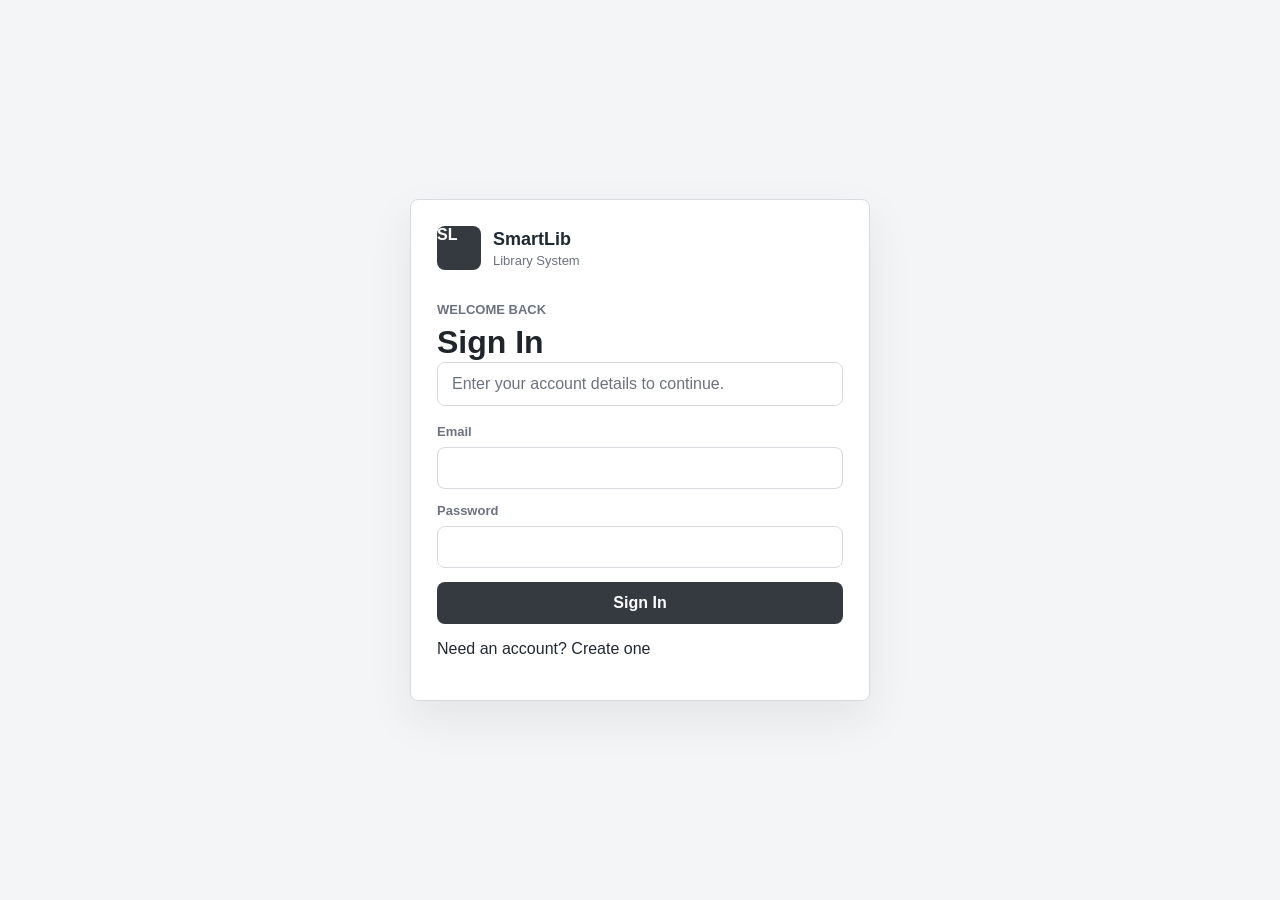
==== Frontend/login.html @ 1022c43b "feat: Enhance user authentication and dashboard functionality - Added Token, RefreshToken, and Expir" ====
<!DOCTYPE html>
<html lang="en">
<head>
    <meta charset="UTF-8">
    <meta name="viewport" content="width=device-width, initial-scale=1.0">
    <title>Sign In - SmartLib</title>
    <link rel="stylesheet" href="styles.css">
    <script src="app.js" defer></script>
</head>
<body data-page="login">
    <main class="auth-page">
        <section class="auth-panel" aria-labelledby="login-title">
            <div class="brand auth-brand">
                <span class="brand-mark">SL</span>
                <div>
                    <strong>SmartLib</strong>
                    <span>Library System</span>
                </div>
            </div>

            <div class="auth-header">
                <p class="eyebrow">Welcome Back</p>
                <h1 id="login-title">Sign In</h1>
            </div>

            <section class="status-line auth-message" id="auth-message" role="status" aria-live="polite">
                Enter your account details to continue.
            </section>

            <form class="auth-form" id="login-form">
                <label>
                    <span>Email</span>
                    <input id="email" type="email" autocomplete="email" required>
                </label>
                <label>
                    <span>Password</span>
                    <input id="password" type="password" autocomplete="current-password" required>
                </label>
                <button class="primary-action full-width" id="login-button" type="submit">Sign In</button>
            </form>

            <p class="auth-footer">
                Need an account?
                <a href="signup.html">Create one</a>
            </p>
        </section>
    </main>
</body>
</html>
---- Frontend/styles.css ----
:root {
    --white: #ffffff;
    --page: #f4f5f7;
    --soft: #f8f9fa;
    --line: #d7dbe0;
    --muted: #6b7280;
    --text: #1f2933;
    --dark: #343a40;
    --darker: #20252b;
    --shadow: 0 18px 45px rgba(32, 37, 43, 0.08);
}

* {
    box-sizing: border-box;
}

body {
    margin: 0;
    min-height: 100vh;
    background: var(--page);
    color: var(--text);
    font-family: Arial, Helvetica, sans-serif;
}

button,
input,
select {
    font: inherit;
}

a {
    color: inherit;
    text-decoration: none;
}

.hidden {
    display: none !important;
}

.auth-page {
    display: grid;
    min-height: 100vh;
    place-items: center;
    padding: 24px;
}

.auth-panel {
    width: min(100%, 460px);
    border: 1px solid var(--line);
    border-radius: 8px;
    background: var(--white);
    box-shadow: var(--shadow);
    padding: 26px;
}

.auth-brand {
    margin-bottom: 24px;
}

.auth-tabs {
    display: grid;
    grid-template-columns: repeat(2, minmax(0, 1fr));
    gap: 8px;
    margin-bottom: 14px;
}

.auth-tab {
    min-height: 42px;
    border: 1px solid var(--line);
    border-radius: 8px;
    background: var(--white);
    color: var(--muted);
    cursor: pointer;
    font-weight: 700;
}

.auth-tab.active,
.auth-tab:hover {
    background: var(--dark);
    border-color: var(--dark);
    color: var(--white);
}

.auth-message {
    margin-bottom: 16px;
}

.auth-form {
    display: grid;
    gap: 14px;
}

.app-shell {
    display: grid;
    grid-template-columns: 280px minmax(0, 1fr);
    min-height: 100vh;
}

.sidebar {
    background: var(--white);
    border-right: 1px solid var(--line);
    padding: 24px;
}

.brand {
    display: flex;
    align-items: center;
    gap: 12px;
    margin-bottom: 32px;
}

.brand-mark {
    display: grid;
    place-items: center;
    width: 44px;
    height: 44px;
    border-radius: 8px;
    background: var(--dark);
    color: var(--white);
    font-weight: 700;
}

.brand strong,
.brand span {
    display: block;
}

.brand strong {
    font-size: 18px;
}

.brand div span {
    margin-top: 3px;
    color: var(--muted);
    font-size: 13px;
}

.nav-list {
    display: grid;
    gap: 8px;
}

.nav-link {
    border-radius: 8px;
    color: var(--muted);
    padding: 12px 14px;
    transition: background 160ms ease, color 160ms ease;
}

.nav-link:hover,
.nav-link.active {
    background: var(--soft);
    color: var(--text);
}

.login-panel {
    display: grid;
    gap: 14px;
    margin-top: 28px;
    padding-top: 24px;
    border-top: 1px solid var(--line);
}

.login-panel form {
    display: grid;
    gap: 14px;
}

.session-box {
    display: flex;
    align-items: center;
    justify-content: space-between;
    gap: 10px;
    border: 1px solid var(--line);
    border-radius: 8px;
    background: var(--soft);
    padding: 10px 12px;
    color: var(--muted);
    font-size: 13px;
}

.sidebar .session-box {
    margin-top: 28px;
}

.text-button {
    border: 0;
    background: transparent;
    color: var(--dark);
    cursor: pointer;
    font-weight: 700;
    padding: 0;
}

.main-content {
    min-width: 0;
    padding: 32px;
}

.topbar {
    display: flex;
    align-items: center;
    justify-content: space-between;
    gap: 20px;
    margin-bottom: 16px;
}

.eyebrow {
    margin: 0 0 6px;
    color: var(--muted);
    font-size: 13px;
    font-weight: 700;
    text-transform: uppercase;
}

h1,
h2 {
    margin: 0;
    color: var(--darker);
}

h1 {
    font-size: 32px;
    line-height: 1.2;
}

h2 {
    font-size: 18px;
}

.status-line {
    border: 1px solid var(--line);
    border-radius: 8px;
    background: var(--white);
    color: var(--muted);
    margin-bottom: 18px;
    min-height: 44px;
    padding: 12px 14px;
}

.status-line.error {
    color: var(--darker);
    border-color: #b7bcc2;
    background: #eeeeee;
}

.primary-action,
.secondary-action,
.table-button {
    display: inline-flex;
    align-items: center;
    justify-content: center;
    border: 1px solid transparent;
    border-radius: 8px;
    min-height: 42px;
    padding: 0 16px;
    cursor: pointer;
    font-weight: 700;
}

.primary-action {
    background: var(--dark);
    color: var(--white);
}

.secondary-action,
.table-button {
    background: var(--white);
    border-color: var(--line);
    color: var(--text);
}

.primary-action:hover {
    background: var(--darker);
}

.secondary-action:hover,
.table-button:hover {
    background: var(--soft);
}

button:disabled {
    cursor: not-allowed;
    opacity: 0.55;
}

.full-width {
    width: 100%;
}

.stats-grid {
    display: grid;
    grid-template-columns: repeat(4, minmax(0, 1fr));
    gap: 16px;
    margin-bottom: 18px;
}

.stat-card,
.panel,
.toolbar {
    background: var(--white);
    border: 1px solid var(--line);
    border-radius: 8px;
    box-shadow: var(--shadow);
}

.stat-card {
    padding: 20px;
}

.stat-card span {
    color: var(--muted);
    font-size: 14px;
}

.stat-card strong {
    display: block;
    margin-top: 12px;
    font-size: 30px;
    line-height: 1;
}

.toolbar {
    display: grid;
    grid-template-columns: minmax(220px, 1fr) 190px minmax(360px, auto);
    gap: 14px;
    align-items: end;
    margin-bottom: 18px;
    padding: 18px;
}

.toolbar-actions {
    display: grid;
    grid-template-columns: repeat(4, minmax(74px, 1fr));
    gap: 8px;
}

label {
    display: grid;
    gap: 8px;
    color: var(--muted);
    font-size: 13px;
    font-weight: 700;
}

input,
select {
    width: 100%;
    min-height: 42px;
    border: 1px solid var(--line);
    border-radius: 8px;
    background: var(--white);
    color: var(--text);
    padding: 0 12px;
    outline: none;
}

input:focus,
select:focus {
    border-color: var(--dark);
    box-shadow: 0 0 0 3px rgba(52, 58, 64, 0.12);
}

.content-grid {
    display: grid;
    grid-template-columns: 360px minmax(0, 1fr);
    gap: 18px;
    align-items: start;
}

.panel {
    padding: 20px;
}

.section-heading {
    display: flex;
    align-items: center;
    justify-content: space-between;
    gap: 12px;
    margin-bottom: 18px;
}

.section-heading span {
    color: var(--muted);
    font-size: 13px;
}

.record-form {
    display: grid;
    gap: 16px;
}

.form-row {
    display: grid;
    grid-template-columns: repeat(2, minmax(0, 1fr));
    gap: 12px;
}

.form-actions {
    display: flex;
    justify-content: flex-end;
    gap: 10px;
    padding-top: 4px;
}

.records-panel {
    min-width: 0;
}

.table-wrap {
    overflow-x: auto;
}

table {
    width: 100%;
    min-width: 920px;
    border-collapse: collapse;
}

th,
td {
    border-bottom: 1px solid var(--line);
    padding: 14px 12px;
    text-align: left;
    white-space: nowrap;
}

th {
    background: var(--soft);
    color: var(--muted);
    font-size: 12px;
    text-transform: uppercase;
}

td {
    color: var(--text);
    font-size: 14px;
}

tbody tr:hover {
    background: var(--soft);
}

.empty-cell {
    color: var(--muted);
    text-align: center;
}

.status {
    display: inline-flex;
    align-items: center;
    min-height: 28px;
    border-radius: 8px;
    padding: 0 10px;
    background: #eceff1;
    color: #343a40;
    font-size: 12px;
    font-weight: 700;
}

.status.overdue,
.status.lost {
    background: #dedede;
    color: #20252b;
}

.status.returned {
    background: #f1f3f5;
    color: #495057;
}

.row-actions {
    display: flex;
    align-items: center;
    gap: 8px;
}

.muted-text {
    color: var(--muted);
    font-size: 13px;
}

.table-button {
    min-height: 34px;
    padding: 0 12px;
    font-size: 13px;
}

@media (max-width: 1180px) {
    .app-shell {
        grid-template-columns: 1fr;
    }

    .sidebar {
        border-right: 0;
        border-bottom: 1px solid var(--line);
    }

    .nav-list {
        grid-template-columns: repeat(5, minmax(110px, 1fr));
        overflow-x: auto;
    }

    .stats-grid {
        grid-template-columns: repeat(2, minmax(0, 1fr));
    }

    .toolbar {
        grid-template-columns: 1fr 180px;
    }

    .toolbar-actions {
        grid-column: 1 / -1;
    }

    .content-grid {
        grid-template-columns: 1fr;
    }
}

@media (max-width: 720px) {
    .auth-page {
        padding: 16px;
    }

    .auth-panel {
        padding: 20px;
    }

    .main-content,
    .sidebar {
        padding: 20px;
    }

    .topbar {
        align-items: stretch;
        flex-direction: column;
    }

    .topbar .primary-action {
        width: 100%;
    }

    .stats-grid,
    .toolbar,
    .form-row,
    .toolbar-actions {
        grid-template-columns: 1fr;
    }

    h1 {
        font-size: 28px;
    }
}
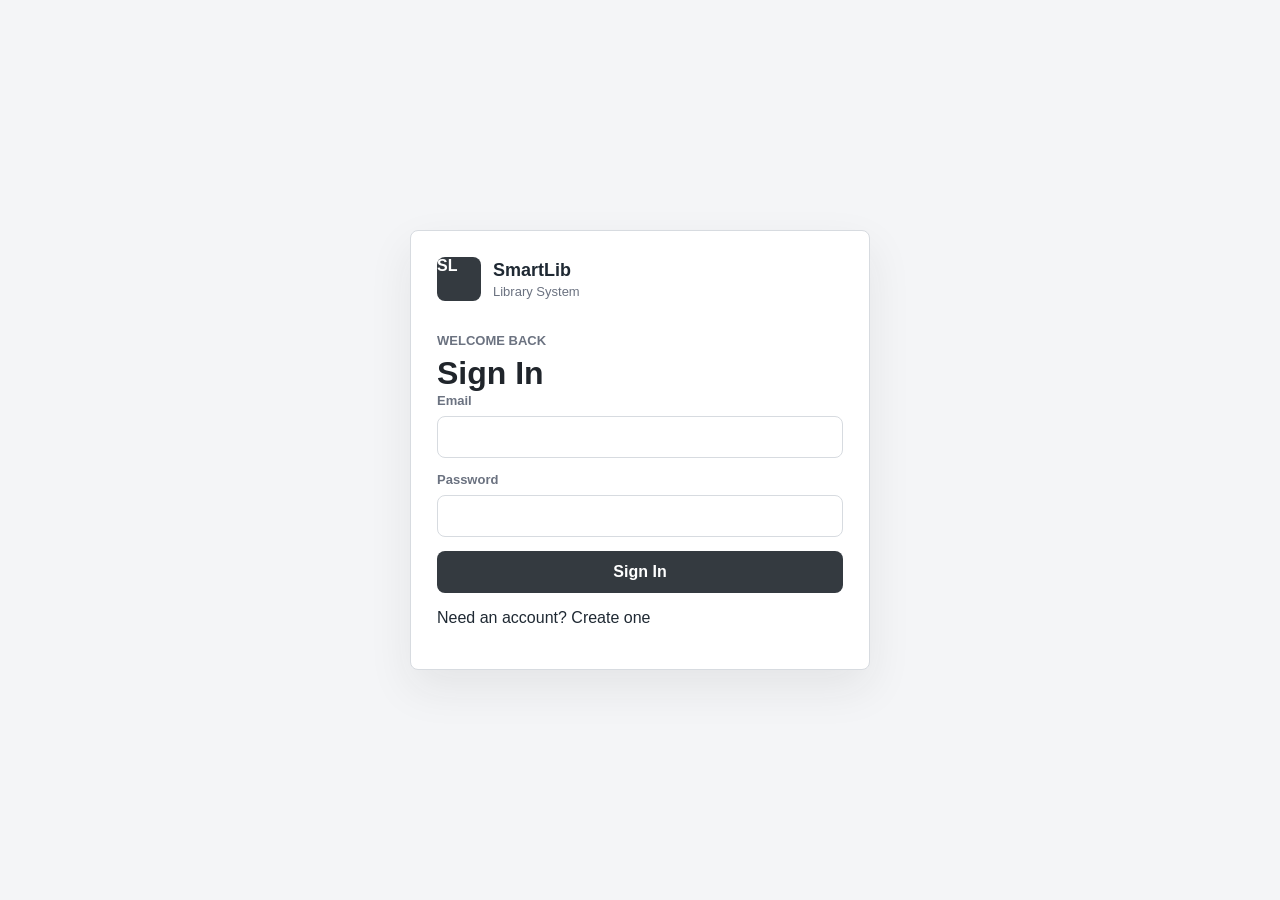
==== commit 50be475a: "Implement toast notification system for enhanced user feedback - Removed legacy status-line elements" ====
--- a/Frontend/login.html
+++ b/Frontend/login.html
@@ -1,5 +1,6 @@
 <!DOCTYPE html>
 <html lang="en">
+
 <head>
     <meta charset="UTF-8">
     <meta name="viewport" content="width=device-width, initial-scale=1.0">
@@ -7,6 +8,7 @@
     <link rel="stylesheet" href="styles.css">
     <script src="app.js" defer></script>
 </head>
+
 <body data-page="login">
     <main class="auth-page">
         <section class="auth-panel" aria-labelledby="login-title">
@@ -23,9 +25,7 @@
                 <h1 id="login-title">Sign In</h1>
             </div>
 
-            <section class="status-line auth-message" id="auth-message" role="status" aria-live="polite">
-                Enter your account details to continue.
-            </section>
+            <div id="toast-container" class="toast-container"></div>
 
             <form class="auth-form" id="login-form">
                 <label>
@@ -46,4 +46,5 @@
         </section>
     </main>
 </body>
-</html>
+
+</html>
--- a/Frontend/styles.css
+++ b/Frontend/styles.css
@@ -1,554 +1,690 @@
 :root {
-    --white: #ffffff;
-    --page: #f4f5f7;
-    --soft: #f8f9fa;
-    --line: #d7dbe0;
-    --muted: #6b7280;
-    --text: #1f2933;
-    --dark: #343a40;
-    --darker: #20252b;
-    --shadow: 0 18px 45px rgba(32, 37, 43, 0.08);
+  --white: #ffffff;
+  --page: #f4f5f7;
+  --soft: #f8f9fa;
+  --line: #d7dbe0;
+  --muted: #6b7280;
+  --text: #1f2933;
+  --dark: #343a40;
+  --darker: #20252b;
+  --shadow: 0 18px 45px rgba(32, 37, 43, 0.08);
 }
 
 * {
-    box-sizing: border-box;
+  box-sizing: border-box;
 }
 
 body {
-    margin: 0;
-    min-height: 100vh;
-    background: var(--page);
-    color: var(--text);
-    font-family: Arial, Helvetica, sans-serif;
+  margin: 0;
+  min-height: 100vh;
+  background: var(--page);
+  color: var(--text);
+  font-family: Arial, Helvetica, sans-serif;
 }
 
 button,
 input,
 select {
-    font: inherit;
+  font: inherit;
 }
 
 a {
-    color: inherit;
-    text-decoration: none;
+  color: inherit;
+  text-decoration: none;
 }
 
 .hidden {
-    display: none !important;
+  display: none !important;
 }
 
 .auth-page {
-    display: grid;
-    min-height: 100vh;
-    place-items: center;
-    padding: 24px;
+  display: grid;
+  min-height: 100vh;
+  place-items: center;
+  padding: 24px;
 }
 
 .auth-panel {
-    width: min(100%, 460px);
-    border: 1px solid var(--line);
-    border-radius: 8px;
-    background: var(--white);
-    box-shadow: var(--shadow);
-    padding: 26px;
+  width: min(100%, 460px);
+  border: 1px solid var(--line);
+  border-radius: 8px;
+  background: var(--white);
+  box-shadow: var(--shadow);
+  padding: 26px;
 }
 
 .auth-brand {
-    margin-bottom: 24px;
+  margin-bottom: 24px;
 }
 
 .auth-tabs {
-    display: grid;
-    grid-template-columns: repeat(2, minmax(0, 1fr));
-    gap: 8px;
-    margin-bottom: 14px;
+  display: grid;
+  grid-template-columns: repeat(2, minmax(0, 1fr));
+  gap: 8px;
+  margin-bottom: 14px;
 }
 
 .auth-tab {
-    min-height: 42px;
-    border: 1px solid var(--line);
-    border-radius: 8px;
-    background: var(--white);
-    color: var(--muted);
-    cursor: pointer;
-    font-weight: 700;
+  min-height: 42px;
+  border: 1px solid var(--line);
+  border-radius: 8px;
+  background: var(--white);
+  color: var(--muted);
+  cursor: pointer;
+  font-weight: 700;
 }
 
 .auth-tab.active,
 .auth-tab:hover {
-    background: var(--dark);
-    border-color: var(--dark);
-    color: var(--white);
+  background: var(--dark);
+  border-color: var(--dark);
+  color: var(--white);
 }
 
 .auth-message {
-    margin-bottom: 16px;
+  margin-bottom: 16px;
 }
 
 .auth-form {
-    display: grid;
-    gap: 14px;
+  display: grid;
+  gap: 14px;
 }
 
 .app-shell {
-    display: grid;
-    grid-template-columns: 280px minmax(0, 1fr);
-    min-height: 100vh;
+  display: grid;
+  grid-template-columns: 280px minmax(0, 1fr);
+  min-height: 100vh;
 }
 
 .sidebar {
-    background: var(--white);
-    border-right: 1px solid var(--line);
-    padding: 24px;
+  background: var(--white);
+  border-right: 1px solid var(--line);
+  padding: 24px;
 }
 
 .brand {
-    display: flex;
-    align-items: center;
-    gap: 12px;
-    margin-bottom: 32px;
+  display: flex;
+  align-items: center;
+  gap: 12px;
+  margin-bottom: 32px;
 }
 
 .brand-mark {
-    display: grid;
-    place-items: center;
-    width: 44px;
-    height: 44px;
-    border-radius: 8px;
-    background: var(--dark);
-    color: var(--white);
-    font-weight: 700;
+  display: grid;
+  place-items: center;
+  width: 44px;
+  height: 44px;
+  border-radius: 8px;
+  background: var(--dark);
+  color: var(--white);
+  font-weight: 700;
 }
 
 .brand strong,
 .brand span {
-    display: block;
+  display: block;
 }
 
 .brand strong {
-    font-size: 18px;
+  font-size: 18px;
 }
 
 .brand div span {
-    margin-top: 3px;
-    color: var(--muted);
-    font-size: 13px;
+  margin-top: 3px;
+  color: var(--muted);
+  font-size: 13px;
 }
 
 .nav-list {
-    display: grid;
-    gap: 8px;
+  display: grid;
+  gap: 8px;
 }
 
 .nav-link {
-    border-radius: 8px;
-    color: var(--muted);
-    padding: 12px 14px;
-    transition: background 160ms ease, color 160ms ease;
+  border-radius: 8px;
+  color: var(--muted);
+  padding: 12px 14px;
+  transition:
+    background 160ms ease,
+    color 160ms ease;
 }
 
 .nav-link:hover,
 .nav-link.active {
-    background: var(--soft);
-    color: var(--text);
+  background: var(--soft);
+  color: var(--text);
 }
 
 .login-panel {
-    display: grid;
-    gap: 14px;
-    margin-top: 28px;
-    padding-top: 24px;
-    border-top: 1px solid var(--line);
+  display: grid;
+  gap: 14px;
+  margin-top: 28px;
+  padding-top: 24px;
+  border-top: 1px solid var(--line);
 }
 
 .login-panel form {
-    display: grid;
-    gap: 14px;
+  display: grid;
+  gap: 14px;
 }
 
 .session-box {
-    display: flex;
-    align-items: center;
-    justify-content: space-between;
-    gap: 10px;
-    border: 1px solid var(--line);
-    border-radius: 8px;
-    background: var(--soft);
-    padding: 10px 12px;
-    color: var(--muted);
-    font-size: 13px;
+  display: flex;
+  align-items: center;
+  justify-content: space-between;
+  gap: 10px;
+  border: 1px solid var(--line);
+  border-radius: 8px;
+  background: var(--soft);
+  padding: 10px 12px;
+  color: var(--muted);
+  font-size: 13px;
 }
 
 .sidebar .session-box {
-    margin-top: 28px;
+  margin-top: 28px;
 }
 
 .text-button {
-    border: 0;
-    background: transparent;
-    color: var(--dark);
-    cursor: pointer;
-    font-weight: 700;
-    padding: 0;
+  border: 0;
+  background: transparent;
+  color: var(--dark);
+  cursor: pointer;
+  font-weight: 700;
+  padding: 0;
 }
 
 .main-content {
-    min-width: 0;
-    padding: 32px;
+  min-width: 0;
+  padding: 32px;
 }
 
 .topbar {
-    display: flex;
-    align-items: center;
-    justify-content: space-between;
-    gap: 20px;
-    margin-bottom: 16px;
+  display: flex;
+  align-items: center;
+  justify-content: space-between;
+  gap: 20px;
+  margin-bottom: 16px;
 }
 
 .eyebrow {
-    margin: 0 0 6px;
-    color: var(--muted);
-    font-size: 13px;
-    font-weight: 700;
-    text-transform: uppercase;
+  margin: 0 0 6px;
+  color: var(--muted);
+  font-size: 13px;
+  font-weight: 700;
+  text-transform: uppercase;
 }
 
 h1,
 h2 {
-    margin: 0;
-    color: var(--darker);
+  margin: 0;
+  color: var(--darker);
 }
 
 h1 {
-    font-size: 32px;
-    line-height: 1.2;
+  font-size: 32px;
+  line-height: 1.2;
 }
 
 h2 {
-    font-size: 18px;
+  font-size: 18px;
 }
 
 .status-line {
-    border: 1px solid var(--line);
-    border-radius: 8px;
-    background: var(--white);
-    color: var(--muted);
-    margin-bottom: 18px;
-    min-height: 44px;
-    padding: 12px 14px;
+  border: 1px solid var(--line);
+  border-radius: 8px;
+  background: var(--white);
+  color: var(--muted);
+  margin-bottom: 18px;
+  min-height: 44px;
+  padding: 12px 14px;
 }
 
 .status-line.error {
-    color: var(--darker);
-    border-color: #b7bcc2;
-    background: #eeeeee;
+  color: var(--darker);
+  border-color: #b7bcc2;
+  background: #eeeeee;
 }
 
 .primary-action,
 .secondary-action,
 .table-button {
-    display: inline-flex;
-    align-items: center;
-    justify-content: center;
-    border: 1px solid transparent;
-    border-radius: 8px;
-    min-height: 42px;
-    padding: 0 16px;
-    cursor: pointer;
-    font-weight: 700;
+  display: inline-flex;
+  align-items: center;
+  justify-content: center;
+  border: 1px solid transparent;
+  border-radius: 8px;
+  min-height: 42px;
+  padding: 0 16px;
+  cursor: pointer;
+  font-weight: 700;
 }
 
 .primary-action {
-    background: var(--dark);
-    color: var(--white);
+  background: var(--dark);
+  color: var(--white);
 }
 
 .secondary-action,
 .table-button {
-    background: var(--white);
-    border-color: var(--line);
-    color: var(--text);
+  background: var(--white);
+  border-color: var(--line);
+  color: var(--text);
 }
 
 .primary-action:hover {
-    background: var(--darker);
+  background: var(--darker);
 }
 
 .secondary-action:hover,
 .table-button:hover {
-    background: var(--soft);
+  background: var(--soft);
 }
 
 button:disabled {
-    cursor: not-allowed;
-    opacity: 0.55;
+  cursor: not-allowed;
+  opacity: 0.55;
 }
 
 .full-width {
-    width: 100%;
+  width: 100%;
 }
 
 .stats-grid {
-    display: grid;
-    grid-template-columns: repeat(4, minmax(0, 1fr));
-    gap: 16px;
-    margin-bottom: 18px;
+  display: grid;
+  grid-template-columns: repeat(4, minmax(0, 1fr));
+  gap: 16px;
+  margin-bottom: 18px;
 }
 
 .stat-card,
 .panel,
 .toolbar {
-    background: var(--white);
-    border: 1px solid var(--line);
-    border-radius: 8px;
-    box-shadow: var(--shadow);
+  background: var(--white);
+  border: 1px solid var(--line);
+  border-radius: 8px;
+  box-shadow: var(--shadow);
 }
 
 .stat-card {
-    padding: 20px;
+  padding: 20px;
 }
 
 .stat-card span {
-    color: var(--muted);
-    font-size: 14px;
+  color: var(--muted);
+  font-size: 14px;
 }
 
 .stat-card strong {
-    display: block;
-    margin-top: 12px;
-    font-size: 30px;
-    line-height: 1;
+  display: block;
+  margin-top: 12px;
+  font-size: 30px;
+  line-height: 1;
 }
 
 .toolbar {
-    display: grid;
-    grid-template-columns: minmax(220px, 1fr) 190px minmax(360px, auto);
-    gap: 14px;
-    align-items: end;
-    margin-bottom: 18px;
-    padding: 18px;
+  display: grid;
+  grid-template-columns: minmax(220px, 1fr) 190px minmax(360px, auto);
+  gap: 14px;
+  align-items: end;
+  margin-bottom: 18px;
+  padding: 18px;
 }
 
 .toolbar-actions {
-    display: grid;
-    grid-template-columns: repeat(4, minmax(74px, 1fr));
-    gap: 8px;
+  display: grid;
+  grid-template-columns: repeat(4, minmax(74px, 1fr));
+  gap: 8px;
 }
 
 label {
-    display: grid;
-    gap: 8px;
-    color: var(--muted);
-    font-size: 13px;
-    font-weight: 700;
+  display: grid;
+  gap: 8px;
+  color: var(--muted);
+  font-size: 13px;
+  font-weight: 700;
 }
 
 input,
 select {
-    width: 100%;
-    min-height: 42px;
-    border: 1px solid var(--line);
-    border-radius: 8px;
-    background: var(--white);
-    color: var(--text);
-    padding: 0 12px;
-    outline: none;
+  width: 100%;
+  min-height: 42px;
+  border: 1px solid var(--line);
+  border-radius: 8px;
+  background: var(--white);
+  color: var(--text);
+  padding: 0 12px;
+  outline: none;
 }
 
 input:focus,
 select:focus {
-    border-color: var(--dark);
-    box-shadow: 0 0 0 3px rgba(52, 58, 64, 0.12);
+  border-color: var(--dark);
+  box-shadow: 0 0 0 3px rgba(52, 58, 64, 0.12);
 }
 
 .content-grid {
-    display: grid;
-    grid-template-columns: 360px minmax(0, 1fr);
-    gap: 18px;
-    align-items: start;
+  display: grid;
+  grid-template-columns: 360px minmax(0, 1fr);
+  gap: 18px;
+  align-items: start;
 }
 
 .panel {
-    padding: 20px;
+  padding: 20px;
 }
 
 .section-heading {
-    display: flex;
-    align-items: center;
-    justify-content: space-between;
-    gap: 12px;
-    margin-bottom: 18px;
+  display: flex;
+  align-items: center;
+  justify-content: space-between;
+  gap: 12px;
+  margin-bottom: 18px;
 }
 
 .section-heading span {
-    color: var(--muted);
-    font-size: 13px;
+  color: var(--muted);
+  font-size: 13px;
 }
 
 .record-form {
-    display: grid;
-    gap: 16px;
+  display: grid;
+  gap: 16px;
 }
 
 .form-row {
-    display: grid;
-    grid-template-columns: repeat(2, minmax(0, 1fr));
-    gap: 12px;
+  display: grid;
+  grid-template-columns: repeat(2, minmax(0, 1fr));
+  gap: 12px;
 }
 
 .form-actions {
-    display: flex;
-    justify-content: flex-end;
-    gap: 10px;
-    padding-top: 4px;
+  display: flex;
+  justify-content: flex-end;
+  gap: 10px;
+  padding-top: 4px;
 }
 
 .records-panel {
-    min-width: 0;
+  min-width: 0;
 }
 
 .table-wrap {
-    overflow-x: auto;
+  overflow-x: auto;
 }
 
 table {
-    width: 100%;
-    min-width: 920px;
-    border-collapse: collapse;
+  width: 100%;
+  min-width: 920px;
+  border-collapse: collapse;
 }
 
 th,
 td {
-    border-bottom: 1px solid var(--line);
-    padding: 14px 12px;
-    text-align: left;
-    white-space: nowrap;
+  border-bottom: 1px solid var(--line);
+  padding: 14px 12px;
+  text-align: left;
+  white-space: nowrap;
 }
 
 th {
-    background: var(--soft);
-    color: var(--muted);
-    font-size: 12px;
-    text-transform: uppercase;
+  background: var(--soft);
+  color: var(--muted);
+  font-size: 12px;
+  text-transform: uppercase;
 }
 
 td {
-    color: var(--text);
-    font-size: 14px;
+  color: var(--text);
+  font-size: 14px;
 }
 
 tbody tr:hover {
-    background: var(--soft);
+  background: var(--soft);
 }
 
 .empty-cell {
-    color: var(--muted);
-    text-align: center;
+  color: var(--muted);
+  text-align: center;
 }
 
 .status {
-    display: inline-flex;
-    align-items: center;
-    min-height: 28px;
-    border-radius: 8px;
-    padding: 0 10px;
-    background: #eceff1;
-    color: #343a40;
-    font-size: 12px;
-    font-weight: 700;
+  display: inline-flex;
+  align-items: center;
+  min-height: 28px;
+  border-radius: 8px;
+  padding: 0 10px;
+  background: #eceff1;
+  color: #343a40;
+  font-size: 12px;
+  font-weight: 700;
 }
 
 .status.overdue,
 .status.lost {
-    background: #dedede;
-    color: #20252b;
+  background: #dedede;
+  color: #20252b;
 }
 
 .status.returned {
-    background: #f1f3f5;
-    color: #495057;
+  background: #f1f3f5;
+  color: #495057;
 }
 
 .row-actions {
-    display: flex;
-    align-items: center;
-    gap: 8px;
+  display: flex;
+  align-items: center;
+  gap: 8px;
 }
 
 .muted-text {
-    color: var(--muted);
-    font-size: 13px;
+  color: var(--muted);
+  font-size: 13px;
 }
 
 .table-button {
-    min-height: 34px;
-    padding: 0 12px;
-    font-size: 13px;
+  min-height: 34px;
+  padding: 0 12px;
+  font-size: 13px;
+}
+
+/* ============================================================
+   TOAST NOTIFICATION SYSTEM
+   ============================================================ */
+.toast-container {
+  position: fixed;
+  top: 20px;
+  right: 20px;
+  z-index: 10000;
+  display: grid;
+  gap: 10px;
+  max-width: 420px;
+  width: 100%;
+  pointer-events: none;
+}
+
+.toast {
+  display: flex;
+  align-items: flex-start;
+  gap: 10px;
+  padding: 14px 16px;
+  border-radius: 8px;
+  box-shadow: 0 8px 24px rgba(32, 37, 43, 0.15);
+  animation: toastSlideIn 0.35s ease forwards;
+  pointer-events: auto;
+  color: #fff;
+  font-size: 14px;
+  line-height: 1.5;
+  word-break: break-word;
+}
+
+.toast.fade-out {
+  animation: toastFadeOut 0.3s ease forwards;
+}
+
+.toast-icon {
+  flex-shrink: 0;
+  width: 20px;
+  height: 20px;
+  margin-top: 1px;
+  display: grid;
+  place-items: center;
+  font-weight: 700;
+  font-size: 14px;
+}
+
+.toast-body {
+  flex: 1;
+  min-width: 0;
+}
+
+.toast-close {
+  flex-shrink: 0;
+  width: 22px;
+  height: 22px;
+  border: none;
+  background: rgba(255, 255, 255, 0.25);
+  border-radius: 4px;
+  cursor: pointer;
+  display: grid;
+  place-items: center;
+  font-size: 14px;
+  color: inherit;
+  padding: 0;
+  line-height: 1;
+  transition: background 0.15s ease;
+}
+
+.toast-close:hover {
+  background: rgba(255, 255, 255, 0.4);
+}
+
+/* Color Variants */
+.toast.success {
+  background: #16a34a;
+}
+.toast.success .toast-icon::before {
+  content: "✓";
+}
+
+.toast.error {
+  background: #dc2626;
+}
+.toast.error .toast-icon::before {
+  content: "✕";
+}
+
+.toast.warning {
+  background: #d97706;
+}
+.toast.warning .toast-icon::before {
+  content: "⚠";
+}
+
+.toast.info {
+  background: #2563eb;
+}
+.toast.info .toast-icon::before {
+  content: "ℹ";
+}
+
+/* Animations */
+@keyframes toastSlideIn {
+  from {
+    transform: translateX(120%);
+    opacity: 0;
+  }
+  to {
+    transform: translateX(0);
+    opacity: 1;
+  }
+}
+
+@keyframes toastFadeOut {
+  from {
+    transform: translateX(0);
+    opacity: 1;
+  }
+  to {
+    transform: translateX(40%);
+    opacity: 0;
+  }
+}
+
+/* Responsive - mobile stack full width */
+@media (max-width: 720px) {
+  .toast-container {
+    top: 12px;
+    right: 12px;
+    left: 12px;
+    max-width: none;
+    width: auto;
+  }
 }
 
 @media (max-width: 1180px) {
-    .app-shell {
-        grid-template-columns: 1fr;
-    }
-
-    .sidebar {
-        border-right: 0;
-        border-bottom: 1px solid var(--line);
-    }
-
-    .nav-list {
-        grid-template-columns: repeat(5, minmax(110px, 1fr));
-        overflow-x: auto;
-    }
-
-    .stats-grid {
-        grid-template-columns: repeat(2, minmax(0, 1fr));
-    }
-
-    .toolbar {
-        grid-template-columns: 1fr 180px;
-    }
-
-    .toolbar-actions {
-        grid-column: 1 / -1;
-    }
-
-    .content-grid {
-        grid-template-columns: 1fr;
-    }
+  .app-shell {
+    grid-template-columns: 1fr;
+  }
+
+  .sidebar {
+    border-right: 0;
+    border-bottom: 1px solid var(--line);
+  }
+
+  .nav-list {
+    grid-template-columns: repeat(5, minmax(110px, 1fr));
+    overflow-x: auto;
+  }
+
+  .stats-grid {
+    grid-template-columns: repeat(2, minmax(0, 1fr));
+  }
+
+  .toolbar {
+    grid-template-columns: 1fr 180px;
+  }
+
+  .toolbar-actions {
+    grid-column: 1 / -1;
+  }
+
+  .content-grid {
+    grid-template-columns: 1fr;
+  }
 }
 
 @media (max-width: 720px) {
-    .auth-page {
-        padding: 16px;
-    }
-
-    .auth-panel {
-        padding: 20px;
-    }
-
-    .main-content,
-    .sidebar {
-        padding: 20px;
-    }
-
-    .topbar {
-        align-items: stretch;
-        flex-direction: column;
-    }
-
-    .topbar .primary-action {
-        width: 100%;
-    }
-
-    .stats-grid,
-    .toolbar,
-    .form-row,
-    .toolbar-actions {
-        grid-template-columns: 1fr;
-    }
-
-    h1 {
-        font-size: 28px;
-    }
-}
+  .auth-page {
+    padding: 16px;
+  }
+
+  .auth-panel {
+    padding: 20px;
+  }
+
+  .main-content,
+  .sidebar {
+    padding: 20px;
+  }
+
+  .topbar {
+    align-items: stretch;
+    flex-direction: column;
+  }
+
+  .topbar .primary-action {
+    width: 100%;
+  }
+
+  .stats-grid,
+  .toolbar,
+  .form-row,
+  .toolbar-actions {
+    grid-template-columns: 1fr;
+  }
+
+  h1 {
+    font-size: 28px;
+  }
+}
